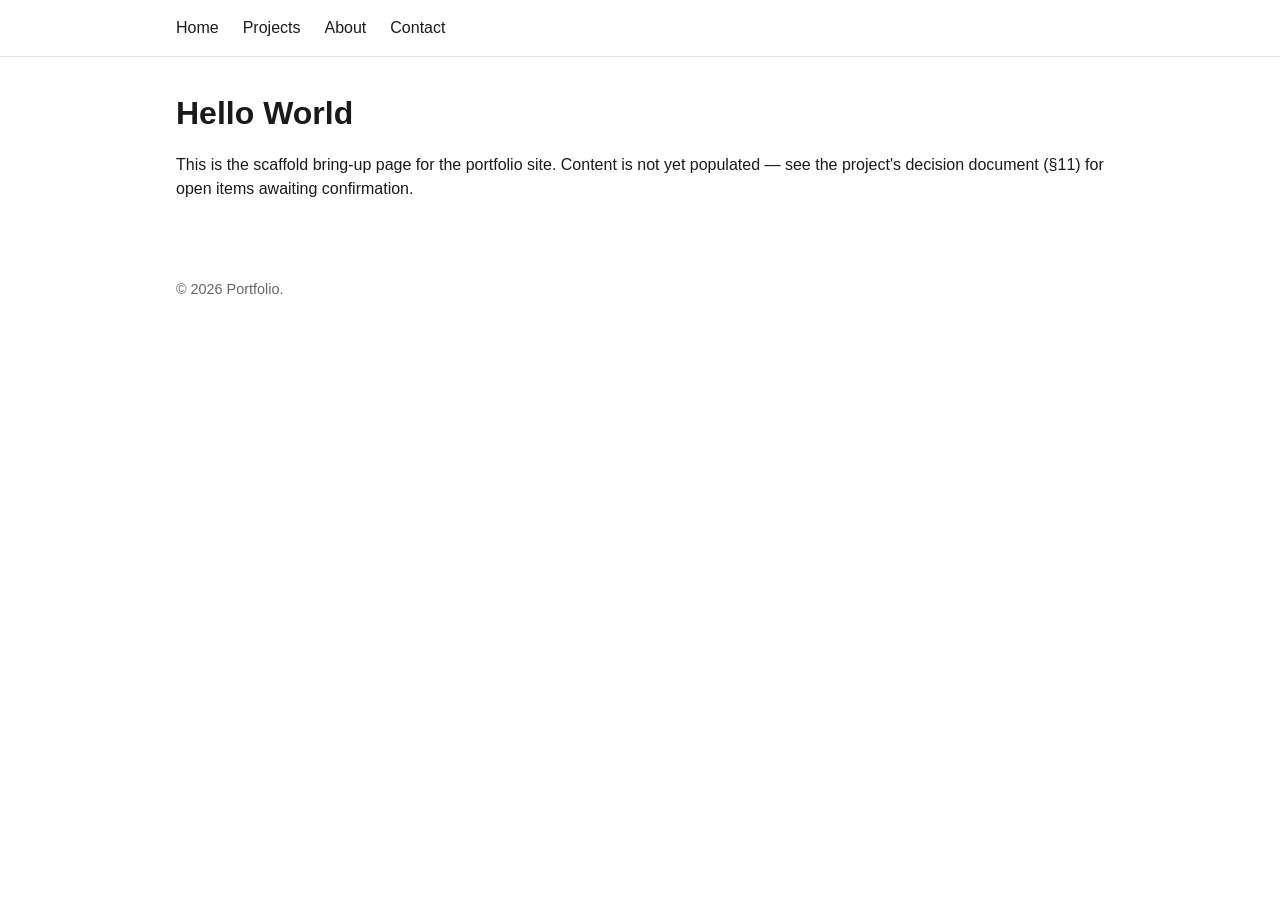
==== index.html @ 41dcf2ad "Initial site entity repo: import accepted scaffold from project trunk Imported from project trunk co" ====
<!DOCTYPE html>
<html lang="en">
<head>
  <meta charset="UTF-8">
  <meta name="viewport" content="width=device-width, initial-scale=1.0">
  <title>Portfolio</title>
  <link rel="stylesheet" href="css/style.css">
</head>
<body>
  <header class="site-header">
    <nav>
      <a href="index.html">Home</a>
      <a href="projects.html">Projects</a>
      <a href="about.html">About</a>
      <a href="contact.html">Contact</a>
    </nav>
  </header>

  <main>
    <h1 class="hello">Hello World</h1>
    <p>This is the scaffold bring-up page for the portfolio site. Content is
      not yet populated — see the project's decision document (§11) for open
      items awaiting confirmation.</p>
  </main>

  <footer class="site-footer">
    <p>&copy; 2026 Portfolio.</p>
  </footer>

  <script src="js/main.js"></script>
</body>
</html>
---- css/style.css ----
/* Portfolio — shared stylesheet (all pages link this one file) */

:root {
  --color-bg: #ffffff;
  --color-text: #1a1a1a;
  --color-accent: #2a5adf;
  --color-border: #e2e2e2;
  --max-width: 960px;
}

* {
  box-sizing: border-box;
}

body {
  margin: 0;
  font-family: -apple-system, BlinkMacSystemFont, "Segoe UI", Helvetica, Arial, sans-serif;
  color: var(--color-text);
  background: var(--color-bg);
  line-height: 1.5;
}

header.site-header {
  border-bottom: 1px solid var(--color-border);
}

header.site-header nav {
  max-width: var(--max-width);
  margin: 0 auto;
  padding: 1rem;
  display: flex;
  gap: 1.5rem;
  align-items: center;
}

header.site-header nav a {
  color: var(--color-text);
  text-decoration: none;
  font-weight: 500;
}

header.site-header nav a:hover,
header.site-header nav a:focus {
  color: var(--color-accent);
  text-decoration: underline;
}

main {
  max-width: var(--max-width);
  margin: 0 auto;
  padding: 2rem 1rem;
}

footer.site-footer {
  max-width: var(--max-width);
  margin: 0 auto;
  padding: 1rem;
  color: #666;
  font-size: 0.9rem;
}

.hello {
  font-size: 2rem;
  margin: 0 0 1rem;
}

#projects-list {
  list-style: none;
  margin: 0;
  padding: 0;
}

#projects-list li {
  border: 1px solid var(--color-border);
  border-radius: 6px;
  padding: 1rem;
  margin-bottom: 1rem;
}

#projects-empty {
  color: #666;
}
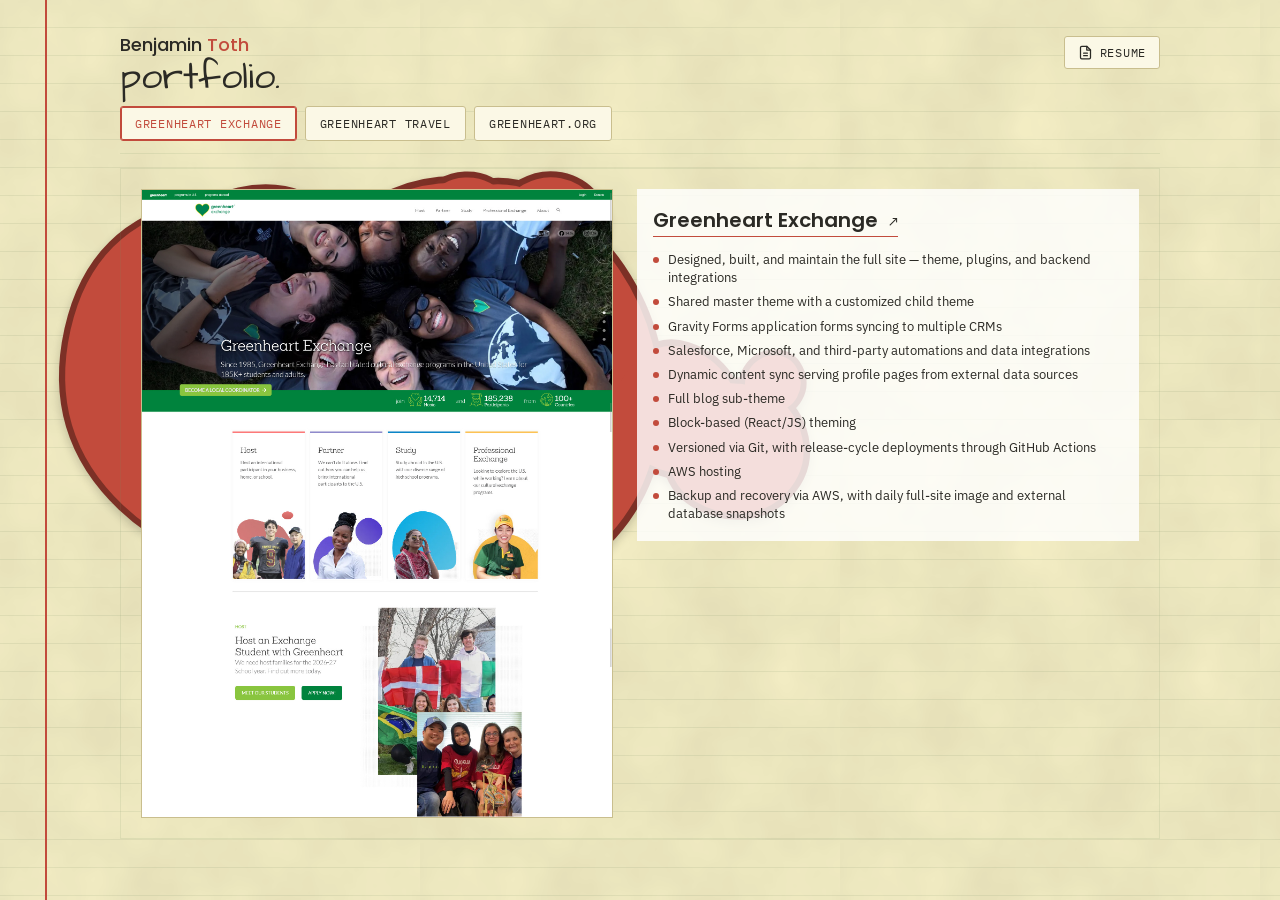
==== commit d21bb055: "Wire up the favicon on both pages Co-Authored-By: Claude Sonnet 5 <noreply@anthropic.com>" ====
--- a/index.html
+++ b/index.html
@@ -3,30 +3,71 @@
 <head>
   <meta charset="UTF-8">
   <meta name="viewport" content="width=device-width, initial-scale=1.0">
-  <title>Portfolio</title>
-  <link rel="stylesheet" href="css/style.css">
+  <title>Benjamin Toth — Portfolio</title>
+  <link rel="icon" type="image/svg+xml" href="favicon.svg">
+  <link rel="preconnect" href="https://fonts.googleapis.com">
+  <link rel="stylesheet" href="https://fonts.googleapis.com/css2?family=Architects+Daughter&family=IBM+Plex+Mono:wght@400;500;600&family=IBM+Plex+Sans:wght@400;500;600;700&family=Poppins:wght@500;600&display=swap">
+  <link rel="stylesheet" href="css/background.css">
+  <link rel="stylesheet" href="css/work.css">
+  <link rel="stylesheet" href="css/resume.css">
 </head>
 <body>
-  <header class="site-header">
-    <nav>
-      <a href="index.html">Home</a>
-      <a href="projects.html">Projects</a>
-      <a href="about.html">About</a>
-      <a href="contact.html">Contact</a>
-    </nav>
-  </header>
+  <canvas id="canvas"></canvas>
+  <div class="margin-rule" aria-hidden="true"></div>
 
-  <main>
-    <h1 class="hello">Hello World</h1>
-    <p>This is the scaffold bring-up page for the portfolio site. Content is
-      not yet populated — see the project's decision document (§11) for open
-      items awaiting confirmation.</p>
-  </main>
+  <div class="wrap">
+    <header class="top">
+      <div>
+        <div class="byline"><span class="first">Benjamin</span> <span class="last">Toth</span></div>
+        <div class="wordmark">portfolio.</div>
+        <div class="work-tabs" id="work-tabs" role="tablist" aria-label="Select a project"></div>
+      </div>
+      <button class="resume-btn" id="resume-btn" type="button" aria-haspopup="dialog">
+        <svg viewBox="0 0 24 24" fill="none" stroke="currentColor" stroke-width="2" stroke-linecap="round" stroke-linejoin="round" aria-hidden="true">
+          <path d="M14 2H6a2 2 0 0 0-2 2v16a2 2 0 0 0 2 2h12a2 2 0 0 0 2-2V8z"/>
+          <polyline points="14 2 14 8 20 8"/>
+          <line x1="9" y1="13" x2="15" y2="13"/>
+          <line x1="9" y1="17" x2="15" y2="17"/>
+        </svg>
+        <span>Resume</span>
+      </button>
+    </header>
 
-  <footer class="site-footer">
-    <p>&copy; 2026 Portfolio.</p>
-  </footer>
+    <div class="work-panel" id="work-panel">
+      <div class="work-image">
+        <a id="work-image-link" target="_blank" rel="noopener">
+          <img alt="">
+        </a>
+        <span class="corner tl" aria-hidden="true"></span>
+        <span class="corner tr" aria-hidden="true"></span>
+        <span class="corner bl" aria-hidden="true"></span>
+        <span class="corner br" aria-hidden="true"></span>
+      </div>
+      <div class="work-details">
+        <a class="work-link" id="work-link" href="#" target="_blank" rel="noopener"></a>
+        <ul class="work-highlights" id="work-highlights"></ul>
+      </div>
+    </div>
+  </div>
 
-  <script src="js/main.js"></script>
+  <div class="modal-overlay" id="resume-modal" hidden>
+    <div class="modal" role="dialog" aria-modal="true" aria-labelledby="resume-modal-title">
+      <div class="modal-header">
+        <h2 id="resume-modal-title">Resume</h2>
+        <button class="modal-x" id="resume-close-x" type="button" aria-label="Close">✕</button>
+      </div>
+      <div class="modal-body">
+        <iframe id="resume-frame" title="Benjamin Toth — Resume"></iframe>
+      </div>
+      <div class="modal-footer">
+        <button class="modal-close-btn" id="resume-close-btn" type="button">Close</button>
+        <a class="modal-download" id="resume-download" href="#">Download ↓</a>
+      </div>
+    </div>
+  </div>
+
+  <script src="js/background.js"></script>
+  <script src="js/work.js"></script>
+  <script src="js/resume.js"></script>
 </body>
 </html>
--- a/css/background.css
+++ b/css/background.css
@@ -0,0 +1,177 @@
+/* Background + blob layer — design-preview only (see design-preview.html).
+   Not yet wired into the accepted pages (index.html etc). */
+
+:root{
+  --paper: #F5EFC5;
+  --surface: #FBF8E6;
+  --rule: rgba(120, 145, 105, 0.13);
+  --rule-major: rgba(120, 145, 105, 0.13);
+  --margin: #C24B3C;
+  --margin-opacity: 1;
+  --ink: #2B2A25;
+  --ink-soft: #6B6A5E;
+  --accent: #C24B3C;
+  --chip-border: #C9BE8E;
+  --focus: #2E86AB;
+
+  --terrain: #2E86AB;
+  --ledger: #C24B3C;
+  --nimbus: #6E4E8C;
+  --notes: #3E7C59;
+
+  /* Single source of truth for "whatever color the blob identity currently
+     is" — the byline's last name, the work tabs, and the bullet dots/link
+     all read this. background.js overwrites it live, every animation frame,
+     with the canvas's own interpolated fill color, so everything stays in
+     sync through the transition, not just at rest. This value is only the
+     initial fallback before that first frame runs. */
+  --identity: var(--terrain);
+
+  --grid-image:
+    repeating-linear-gradient(to bottom, transparent 0 27px, var(--rule) 27px 28px);
+  --texture-image: url("data:image/svg+xml,%3Csvg xmlns='http://www.w3.org/2000/svg' width='420' height='420'%3E%3Cfilter id='n'%3E%3CfeTurbulence type='fractalNoise' baseFrequency='0.012' numOctaves='4' stitchTiles='stitch' result='t'/%3E%3CfeColorMatrix in='t' type='matrix' values='0 0 0 0 0 0 0 0 0 0 0 0 0 0 0 0 0 0 0.08 0'/%3E%3C/filter%3E%3Crect width='100%25' height='100%25' filter='url(%23n)'/%3E%3C/svg%3E");
+
+  --font-display: 'Architects Daughter', cursive;
+  --font-mono: 'IBM Plex Mono', ui-monospace, 'SFMono-Regular', Menlo, monospace;
+  --font-body: 'IBM Plex Sans', system-ui, sans-serif;
+  --font-name: 'Poppins', Helvetica, Arial, sans-serif;
+}
+
+@media (prefers-color-scheme: dark){
+  :root:not([data-theme="light"]){
+    --paper: #F4F8FB;
+    --surface: #FFFFFF;
+    --rule: rgba(46, 109, 164, 0.05);
+    --rule-major: rgba(46, 109, 164, 0.09);
+    --margin-opacity: 0;
+    --ink: #1C2B3A;
+    --ink-soft: #5A7086;
+    --accent: #C24B3C;
+    --chip-border: rgba(46, 109, 164, 0.22);
+    --focus: #2E6DA4;
+
+    --terrain: #1F5C99;
+    --ledger: #C24B3C;
+    --nimbus: #6E4E8C;
+    --notes: #2F7A55;
+
+    --grid-image:
+      repeating-linear-gradient(to right, var(--rule) 0 1px, transparent 1px 24px),
+      repeating-linear-gradient(to bottom, var(--rule) 0 1px, transparent 1px 24px),
+      repeating-linear-gradient(to right, var(--rule-major) 0 1px, transparent 1px 120px),
+      repeating-linear-gradient(to bottom, var(--rule-major) 0 1px, transparent 1px 120px);
+  }
+}
+
+:root[data-theme="dark"]{
+  --paper: #F4F8FB;
+  --surface: #FFFFFF;
+  --rule: rgba(46, 109, 164, 0.05);
+  --rule-major: rgba(46, 109, 164, 0.09);
+  --margin-opacity: 0;
+  --ink: #1C2B3A;
+  --ink-soft: #5A7086;
+  --accent: #C24B3C;
+  --chip-border: rgba(46, 109, 164, 0.22);
+  --focus: #2E6DA4;
+
+  --terrain: #1F5C99;
+  --ledger: #C24B3C;
+  --nimbus: #6E4E8C;
+  --notes: #2F7A55;
+
+  --grid-image:
+    repeating-linear-gradient(to right, var(--rule) 0 1px, transparent 1px 24px),
+    repeating-linear-gradient(to bottom, var(--rule) 0 1px, transparent 1px 24px),
+    repeating-linear-gradient(to right, var(--rule-major) 0 1px, transparent 1px 120px),
+    repeating-linear-gradient(to bottom, var(--rule-major) 0 1px, transparent 1px 120px);
+}
+
+*{ box-sizing: border-box; }
+html{ min-height: 100%; overflow: hidden; }
+body{
+  margin: 0;
+  min-height: 100vh;
+  position: relative;
+  overflow: hidden;
+  background-color: var(--paper);
+  background-image: var(--texture-image), var(--grid-image);
+  background-blend-mode: multiply, normal;
+  color: var(--ink);
+  font-family: var(--font-body);
+  padding: clamp(16px, 3vw, 36px);
+  display: flex;
+  flex-direction: column;
+  gap: 16px;
+}
+
+/* Desktop: overflow at the bottom is simply clipped, no scrollbar. Below
+   ~576px the mobile stacked layout (see work.css) can genuinely run taller
+   than the viewport, so scrolling comes back. */
+@media (max-width: 576px){
+  html, body{ overflow-y: auto; overflow-x: hidden; }
+}
+
+a{ color: inherit; }
+
+.wrap{
+  position: relative;
+  z-index: 1;
+  max-width: 1040px;
+  margin: 0 auto;
+  width: 100%;
+  display: flex;
+  flex-direction: column;
+  gap: 14px;
+}
+
+header.top{
+  display: flex;
+  align-items: baseline;
+  justify-content: space-between;
+  flex-wrap: wrap;
+  gap: 10px 24px;
+  padding-bottom: 12px;
+  border-bottom: 1.5px solid var(--rule-major);
+}
+
+.byline{
+  font-family: var(--font-name);
+  font-weight: 500;
+  font-size: clamp(15px, 1.7vw, 18px);
+  line-height: 1;
+  margin-bottom: 4px;
+}
+.byline .first{ color: var(--ink); }
+.byline .last{ color: var(--identity); }
+
+.wordmark{
+  font-family: var(--font-display);
+  font-size: clamp(28px, 4vw, 38px);
+  line-height: 1;
+  color: var(--ink);
+}
+
+/* Full-viewport ambient layer. Fixed + pointer-events:none so it never
+   captures clicks and never affects document flow/height — content simply
+   sits on top of it. */
+#canvas{
+  position: fixed;
+  inset: 0;
+  width: 100vw;
+  height: 100vh;
+  pointer-events: none;
+  z-index: 0;
+}
+
+.margin-rule{
+  position: fixed;
+  top: 0; bottom: 0;
+  left: clamp(22px, 3.5vw, 46px);
+  width: 2px;
+  background: var(--margin);
+  opacity: var(--margin-opacity);
+  pointer-events: none;
+  z-index: 0;
+}
+
--- a/css/work.css
+++ b/css/work.css
@@ -0,0 +1,146 @@
+/* Work tabs + panel — design-preview only, same page as background.css. */
+
+.work-tabs{
+  display: flex;
+  flex-wrap: wrap;
+  gap: 8px;
+  margin-top: 10px;
+}
+
+.work-tab{
+  font-family: var(--font-mono);
+  font-size: 12px;
+  letter-spacing: 0.06em;
+  text-transform: uppercase;
+  color: var(--ink);
+  background: var(--surface);
+  border: 1.5px solid var(--chip-border);
+  border-radius: 3px;
+  padding: 9px 14px;
+  cursor: pointer;
+  transition: border-color 150ms ease, transform 150ms ease;
+}
+.work-tab:hover{ transform: translateY(-1px); }
+.work-tab:focus-visible{ outline: 2.5px solid var(--focus); outline-offset: 2px; }
+.work-tab[aria-pressed="true"]{
+  border-color: var(--identity);
+  box-shadow: inset 0 0 0 1px var(--identity);
+  color: var(--identity);
+}
+
+.work-panel{
+  position: relative;
+  z-index: 1;
+  display: flex;
+  align-items: flex-start;
+  gap: 24px;
+  border: 1.5px solid var(--rule-major);
+  background: transparent;
+  padding: 20px;
+}
+.work-panel.reversed{ flex-direction: row-reverse; }
+.work-panel .work-image{ flex: 1 1 0; min-width: 0; }
+.work-panel .work-details{ flex: 1 1 0; min-width: 0; }
+@media (max-width: 576px){
+  .work-panel{ flex-direction: column !important; }
+}
+
+/* Tab switch: both boxes stay fully visible and swap content in place; the
+   FLIP slide (transform) runs whenever JS clears the instant-snap it
+   applies right after the layout change — see work.js's flip(). */
+.work-image,
+.work-details{
+  transition: transform 460ms cubic-bezier(0.22, 1, 0.36, 1);
+}
+@media (prefers-reduced-motion: reduce){
+  .work-image,
+  .work-details{ transition: none; }
+}
+
+.work-image{
+  position: relative;
+  aspect-ratio: 3 / 4;
+  border: 1.5px solid var(--chip-border);
+  overflow: hidden;
+}
+.work-image a{
+  position: absolute;
+  inset: 0;
+  display: block;
+}
+.work-image a:focus-visible{ outline: 2.5px solid var(--focus); outline-offset: -3px; }
+.work-image img{
+  width: 100%;
+  height: 100%;
+  object-fit: cover;
+  object-position: top center;
+  display: block;
+}
+.work-image .corner{
+  position: absolute;
+  width: 10px;
+  height: 10px;
+  border: 1.5px solid var(--surface);
+  opacity: 0.85;
+  z-index: 1;
+}
+.work-image .corner.tl{ top: -1.5px; left: -1.5px; border-right: none; border-bottom: none; }
+.work-image .corner.tr{ top: -1.5px; right: -1.5px; border-left: none; border-bottom: none; }
+.work-image .corner.bl{ bottom: -1.5px; left: -1.5px; border-right: none; border-top: none; }
+.work-image .corner.br{ bottom: -1.5px; right: -1.5px; border-left: none; border-top: none; }
+
+.work-details{
+  display: flex;
+  flex-direction: column;
+  gap: 12px;
+  min-width: 0;
+  background: rgba(255, 255, 255, 0.82);
+  padding: 16px;
+}
+
+.work-link{
+  align-self: flex-start;
+  font-family: var(--font-name);
+  font-weight: 600;
+  font-size: clamp(17px, 2vw, 20px);
+  color: var(--ink);
+  text-decoration: none;
+  border-bottom: 1.5px solid var(--identity);
+  padding-bottom: 1px;
+}
+.work-link:hover,
+.work-link:focus-visible{ color: var(--identity); }
+.work-link:focus-visible{ outline: 2.5px solid var(--focus); outline-offset: 3px; }
+.work-link .arrow{ font-family: var(--font-mono); font-weight: 400; font-size: 0.75em; margin-left: 2px; }
+
+.work-highlights{
+  list-style: none;
+  margin: 0;
+  padding: 2px 4px 2px 0;
+  display: flex;
+  flex-direction: column;
+  gap: 6px;
+  font-family: var(--font-body);
+  font-size: 13px;
+  line-height: 1.4;
+  color: var(--ink);
+  /* Real bullet count varies a lot per site (7-10). The page itself never
+     scrolls on desktop (see background.css), so an unusually long list
+     scrolls in its own box instead of overflowing past the viewport. */
+  max-height: min(44vh, 380px);
+  overflow-y: auto;
+}
+.work-highlights li{
+  display: flex;
+  gap: 9px;
+  align-items: baseline;
+}
+.work-highlights li::before{
+  content: "";
+  flex: none;
+  width: 6px;
+  height: 6px;
+  border-radius: 50%;
+  background: var(--identity);
+  transform: translateY(-1px);
+}
--- a/css/resume.css
+++ b/css/resume.css
@@ -0,0 +1,124 @@
+/* Resume button + modal — design-preview only, same page as background.css. */
+
+.resume-btn{
+  align-self: flex-start;
+  display: inline-flex;
+  align-items: center;
+  gap: 7px;
+  font-family: var(--font-mono);
+  font-size: 12px;
+  letter-spacing: 0.06em;
+  text-transform: uppercase;
+  color: var(--ink);
+  background: var(--surface);
+  border: 1.5px solid var(--chip-border);
+  border-radius: 3px;
+  padding: 8px 13px;
+  cursor: pointer;
+  transition: border-color 150ms ease, transform 150ms ease;
+}
+.resume-btn:hover{ transform: translateY(-1px); border-color: var(--identity); }
+.resume-btn:focus-visible{ outline: 2.5px solid var(--focus); outline-offset: 2px; }
+.resume-btn svg{ width: 15px; height: 15px; flex: none; }
+
+.modal-overlay{
+  position: fixed;
+  inset: 0;
+  z-index: 10;
+  background: rgba(20, 18, 15, 0.45);
+  display: flex;
+  align-items: center;
+  justify-content: center;
+  padding: 24px;
+}
+.modal-overlay[hidden]{ display: none; }
+
+.modal{
+  width: min(92vw, 680px);
+  max-height: min(88vh, 840px);
+  display: flex;
+  flex-direction: column;
+  background: var(--surface);
+  border: 1.5px solid var(--rule-major);
+  box-shadow: 0 12px 32px rgba(0,0,0,0.28);
+}
+
+.modal-header{
+  display: flex;
+  align-items: center;
+  justify-content: space-between;
+  gap: 16px;
+  padding: 14px 18px;
+  border-bottom: 1.5px solid var(--rule-major);
+}
+.modal-header h2{
+  font-family: var(--font-display);
+  font-size: 22px;
+  font-weight: normal;
+  margin: 0;
+  color: var(--ink);
+}
+.modal-x{
+  font-family: var(--font-mono);
+  font-size: 18px;
+  line-height: 1;
+  color: var(--ink-soft);
+  background: none;
+  border: none;
+  cursor: pointer;
+  padding: 4px;
+}
+.modal-x:hover{ color: var(--ink); }
+.modal-x:focus-visible{ outline: 2.5px solid var(--focus); outline-offset: 2px; }
+
+.modal-body{
+  flex: 1 1 auto;
+  min-height: 0;
+  background: #e9e9e9;
+}
+.modal-body iframe{
+  display: block;
+  width: 100%;
+  height: min(70vh, 640px);
+  border: none;
+}
+
+.modal-footer{
+  display: flex;
+  align-items: center;
+  justify-content: flex-end;
+  gap: 10px;
+  padding: 14px 18px;
+  border-top: 1.5px solid var(--rule-major);
+}
+
+.modal-download,
+.modal-close-btn{
+  font-family: var(--font-mono);
+  font-size: 12px;
+  letter-spacing: 0.06em;
+  text-transform: uppercase;
+  padding: 9px 16px;
+  border-radius: 3px;
+  cursor: pointer;
+  text-decoration: none;
+}
+.modal-download{
+  color: #fff;
+  background: var(--identity);
+  border: 1.5px solid var(--identity);
+}
+.modal-download:hover{ opacity: 0.9; }
+.modal-download:focus-visible,
+.modal-close-btn:focus-visible{ outline: 2.5px solid var(--focus); outline-offset: 2px; }
+.modal-close-btn{
+  color: var(--ink);
+  background: var(--surface);
+  border: 1.5px solid var(--chip-border);
+}
+.modal-close-btn:hover{ border-color: var(--ink-soft); }
+
+@media (max-width: 576px){
+  .modal{ max-height: 92vh; }
+  .modal-body iframe{ height: min(60vh, 520px); }
+}
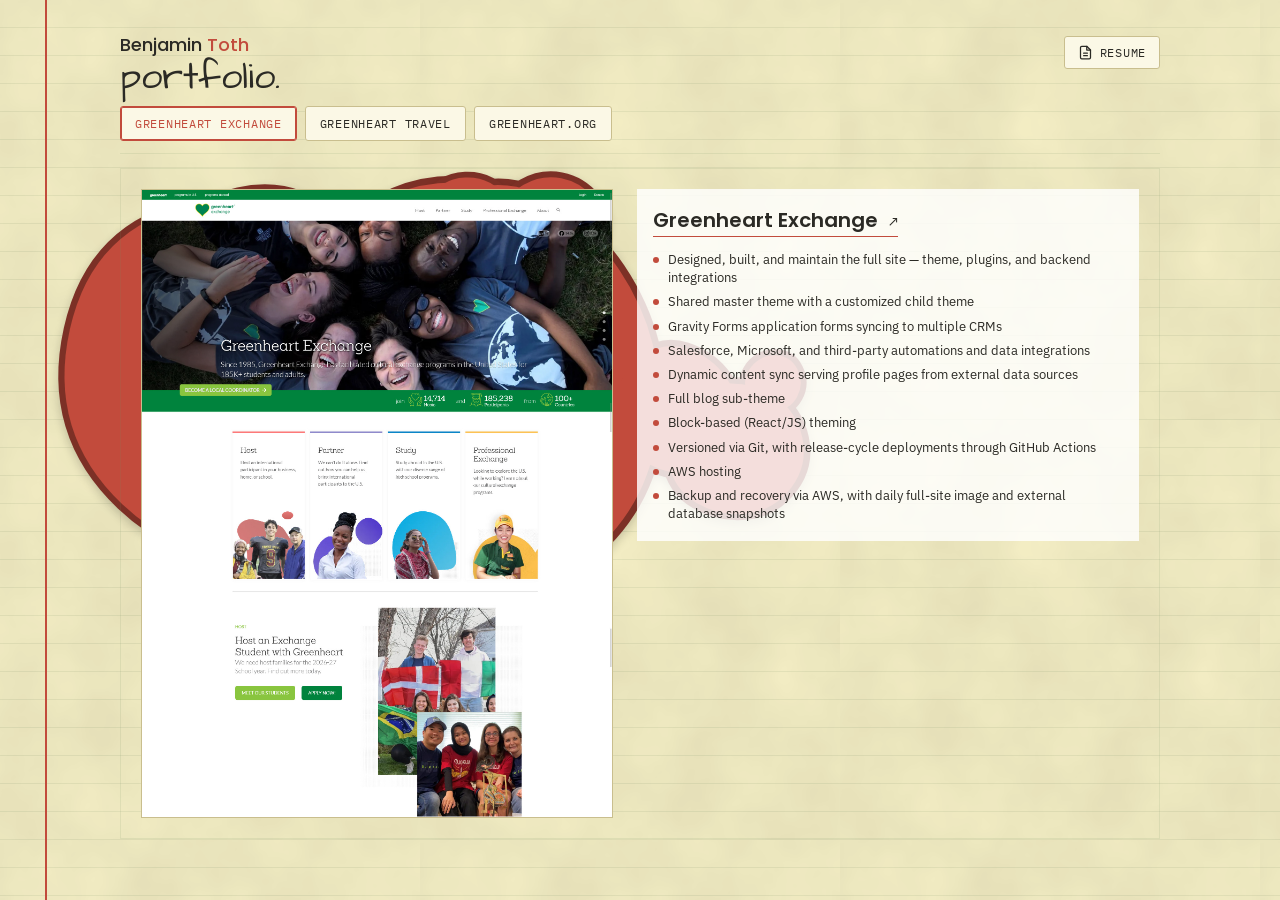
==== commit 5543c2ce: "Normalize line endings to LF across environments Add .gitattributes to force LF line endings for tex" ====
--- a/index.html
+++ b/index.html
@@ -4,7 +4,6 @@
   <meta charset="UTF-8">
   <meta name="viewport" content="width=device-width, initial-scale=1.0">
   <title>Benjamin Toth — Portfolio</title>
-  <link rel="icon" type="image/svg+xml" href="favicon.svg">
   <link rel="preconnect" href="https://fonts.googleapis.com">
   <link rel="stylesheet" href="https://fonts.googleapis.com/css2?family=Architects+Daughter&family=IBM+Plex+Mono:wght@400;500;600&family=IBM+Plex+Sans:wght@400;500;600;700&family=Poppins:wght@500;600&display=swap">
   <link rel="stylesheet" href="css/background.css">
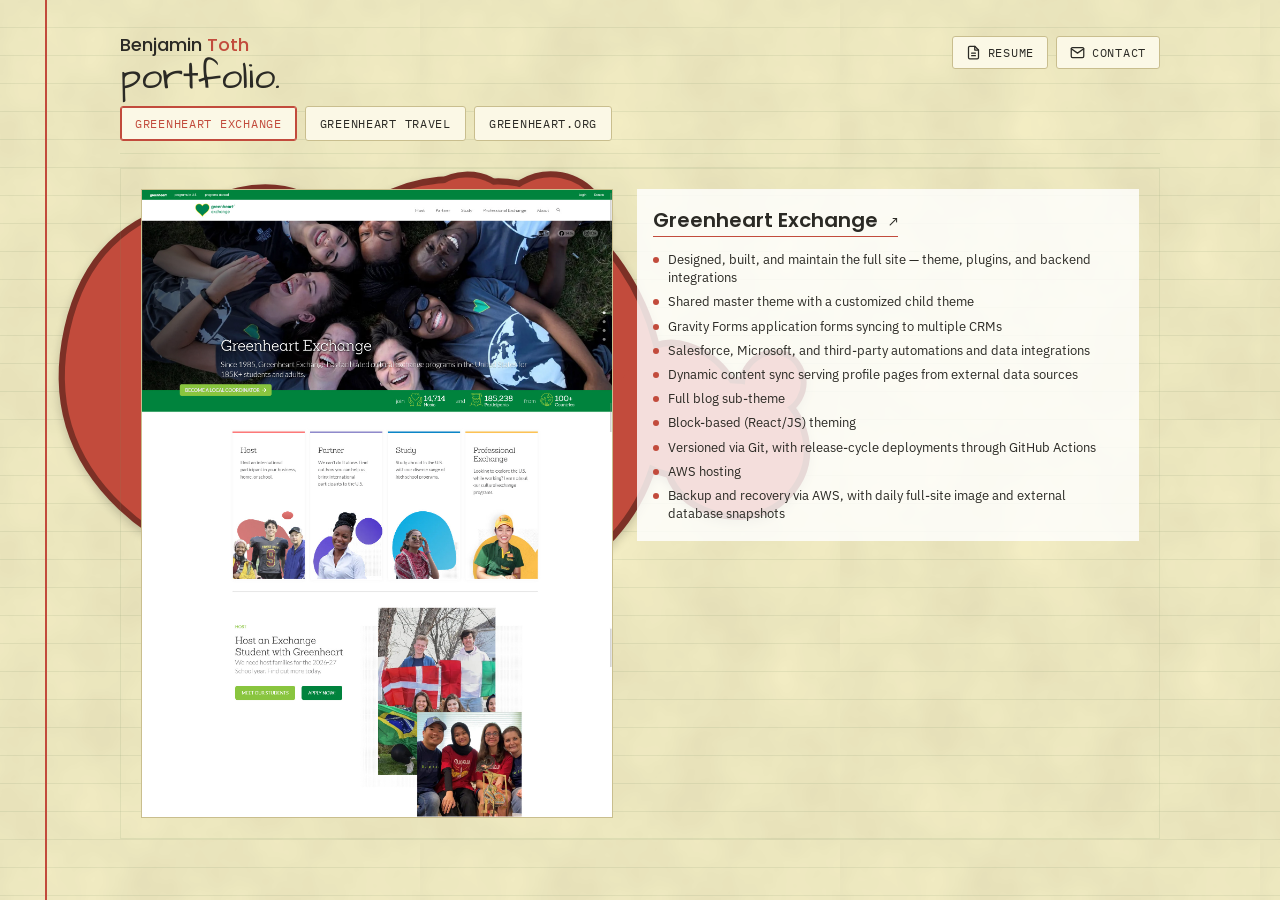
==== commit c100122d: "Add Contact button + modal with Formspree form Header gets a Contact button next to Resume (both now" ====
--- a/index.html
+++ b/index.html
@@ -4,11 +4,13 @@
   <meta charset="UTF-8">
   <meta name="viewport" content="width=device-width, initial-scale=1.0">
   <title>Benjamin Toth — Portfolio</title>
+  <link rel="icon" type="image/svg+xml" href="favicon.svg">
   <link rel="preconnect" href="https://fonts.googleapis.com">
   <link rel="stylesheet" href="https://fonts.googleapis.com/css2?family=Architects+Daughter&family=IBM+Plex+Mono:wght@400;500;600&family=IBM+Plex+Sans:wght@400;500;600;700&family=Poppins:wght@500;600&display=swap">
   <link rel="stylesheet" href="css/background.css">
   <link rel="stylesheet" href="css/work.css">
   <link rel="stylesheet" href="css/resume.css">
+  <link rel="stylesheet" href="css/contact.css">
 </head>
 <body>
   <canvas id="canvas"></canvas>
@@ -21,15 +23,24 @@
         <div class="wordmark">portfolio.</div>
         <div class="work-tabs" id="work-tabs" role="tablist" aria-label="Select a project"></div>
       </div>
-      <button class="resume-btn" id="resume-btn" type="button" aria-haspopup="dialog">
-        <svg viewBox="0 0 24 24" fill="none" stroke="currentColor" stroke-width="2" stroke-linecap="round" stroke-linejoin="round" aria-hidden="true">
-          <path d="M14 2H6a2 2 0 0 0-2 2v16a2 2 0 0 0 2 2h12a2 2 0 0 0 2-2V8z"/>
-          <polyline points="14 2 14 8 20 8"/>
-          <line x1="9" y1="13" x2="15" y2="13"/>
-          <line x1="9" y1="17" x2="15" y2="17"/>
-        </svg>
-        <span>Resume</span>
-      </button>
+      <div class="header-actions">
+        <button class="resume-btn" id="resume-btn" type="button" aria-haspopup="dialog">
+          <svg viewBox="0 0 24 24" fill="none" stroke="currentColor" stroke-width="2" stroke-linecap="round" stroke-linejoin="round" aria-hidden="true">
+            <path d="M14 2H6a2 2 0 0 0-2 2v16a2 2 0 0 0 2 2h12a2 2 0 0 0 2-2V8z"/>
+            <polyline points="14 2 14 8 20 8"/>
+            <line x1="9" y1="13" x2="15" y2="13"/>
+            <line x1="9" y1="17" x2="15" y2="17"/>
+          </svg>
+          <span>Resume</span>
+        </button>
+        <button class="contact-btn" id="contact-btn" type="button" aria-haspopup="dialog">
+          <svg viewBox="0 0 24 24" fill="none" stroke="currentColor" stroke-width="2" stroke-linecap="round" stroke-linejoin="round" aria-hidden="true">
+            <rect x="2" y="4" width="20" height="16" rx="2"/>
+            <path d="m22 6-10 7L2 6"/>
+          </svg>
+          <span>Contact</span>
+        </button>
+      </div>
     </header>
 
     <div class="work-panel" id="work-panel">
@@ -65,8 +76,35 @@
     </div>
   </div>
 
+  <div class="modal-overlay" id="contact-modal" hidden>
+    <div class="modal" role="dialog" aria-modal="true" aria-labelledby="contact-modal-title">
+      <div class="modal-header">
+        <h2 id="contact-modal-title">Contact</h2>
+        <button class="modal-x" id="contact-close-x" type="button" aria-label="Close">✕</button>
+      </div>
+      <div class="modal-body">
+        <form class="contact-form" id="contact-form" action="https://formspree.io/f/xnpnqlkp" method="POST">
+          <label class="contact-field">
+            <span class="label-text">Your email</span>
+            <input type="email" name="email" required>
+          </label>
+          <label class="contact-field">
+            <span class="label-text">What can I help you with?</span>
+            <textarea name="message" required></textarea>
+          </label>
+          <button class="contact-submit" id="contact-submit" type="submit">Send</button>
+          <p class="contact-status" id="contact-status" role="status" aria-live="polite"></p>
+        </form>
+      </div>
+      <div class="modal-footer">
+        <button class="modal-close-btn" id="contact-close-btn" type="button">Close</button>
+      </div>
+    </div>
+  </div>
+
   <script src="js/background.js"></script>
   <script src="js/work.js"></script>
   <script src="js/resume.js"></script>
+  <script src="js/contact.js"></script>
 </body>
 </html>
--- a/css/resume.css
+++ b/css/resume.css
@@ -1,7 +1,15 @@
-/* Resume button + modal — design-preview only, same page as background.css. */
+/* Header action buttons (Resume, Contact) + shared modal chrome — same page
+   as background.css. Modal styling here is generic (header/body/footer);
+   contact-form-specific field styles live in contact.css. */
 
-.resume-btn{
+.header-actions{
   align-self: flex-start;
+  display: flex;
+  gap: 8px;
+}
+
+.resume-btn,
+.contact-btn{
   display: inline-flex;
   align-items: center;
   gap: 7px;
@@ -17,9 +25,12 @@
   cursor: pointer;
   transition: border-color 150ms ease, transform 150ms ease;
 }
-.resume-btn:hover{ transform: translateY(-1px); border-color: var(--identity); }
-.resume-btn:focus-visible{ outline: 2.5px solid var(--focus); outline-offset: 2px; }
-.resume-btn svg{ width: 15px; height: 15px; flex: none; }
+.resume-btn:hover,
+.contact-btn:hover{ transform: translateY(-1px); border-color: var(--identity); }
+.resume-btn:focus-visible,
+.contact-btn:focus-visible{ outline: 2.5px solid var(--focus); outline-offset: 2px; }
+.resume-btn svg,
+.contact-btn svg{ width: 15px; height: 15px; flex: none; }
 
 .modal-overlay{
   position: fixed;
@@ -74,8 +85,11 @@
 .modal-body{
   flex: 1 1 auto;
   min-height: 0;
-  background: #e9e9e9;
+  overflow-y: auto;
 }
+/* The PDF iframe needs a neutral backdrop behind it; the contact form (see
+   contact.css) sits directly on the modal's own surface instead. */
+#resume-modal .modal-body{ background: #e9e9e9; }
 .modal-body iframe{
   display: block;
   width: 100%;
--- a/css/contact.css
+++ b/css/contact.css
@@ -0,0 +1,70 @@
+/* Contact form fields — sits inside the shared modal chrome (resume.css). */
+
+.contact-form{
+  display: flex;
+  flex-direction: column;
+  gap: 16px;
+  padding: 20px;
+}
+
+.contact-field{
+  display: flex;
+  flex-direction: column;
+  gap: 6px;
+}
+
+.contact-field .label-text{
+  font-family: var(--font-mono);
+  font-size: 11px;
+  letter-spacing: 0.08em;
+  text-transform: uppercase;
+  color: var(--ink-soft);
+}
+
+.contact-field input,
+.contact-field textarea{
+  font-family: var(--font-body);
+  font-size: 14.5px;
+  color: var(--ink);
+  background: var(--paper);
+  border: 1.5px solid var(--chip-border);
+  border-radius: 3px;
+  padding: 10px 12px;
+}
+.contact-field input:focus-visible,
+.contact-field textarea:focus-visible{
+  outline: 2.5px solid var(--focus);
+  outline-offset: 1px;
+  border-color: var(--identity);
+}
+
+.contact-field textarea{
+  resize: vertical;
+  min-height: 110px;
+  line-height: 1.5;
+}
+
+.contact-submit{
+  align-self: flex-start;
+  font-family: var(--font-mono);
+  font-size: 12px;
+  letter-spacing: 0.06em;
+  text-transform: uppercase;
+  padding: 10px 20px;
+  border-radius: 3px;
+  cursor: pointer;
+  color: #fff;
+  background: var(--identity);
+  border: 1.5px solid var(--identity);
+}
+.contact-submit:hover{ opacity: 0.9; }
+.contact-submit:focus-visible{ outline: 2.5px solid var(--focus); outline-offset: 2px; }
+.contact-submit:disabled{ opacity: 0.6; cursor: default; }
+
+.contact-status{
+  font-family: var(--font-mono);
+  font-size: 12.5px;
+  letter-spacing: 0.02em;
+}
+.contact-status[data-state="success"]{ color: #2F7A55; }
+.contact-status[data-state="error"]{ color: #C24B3C; }
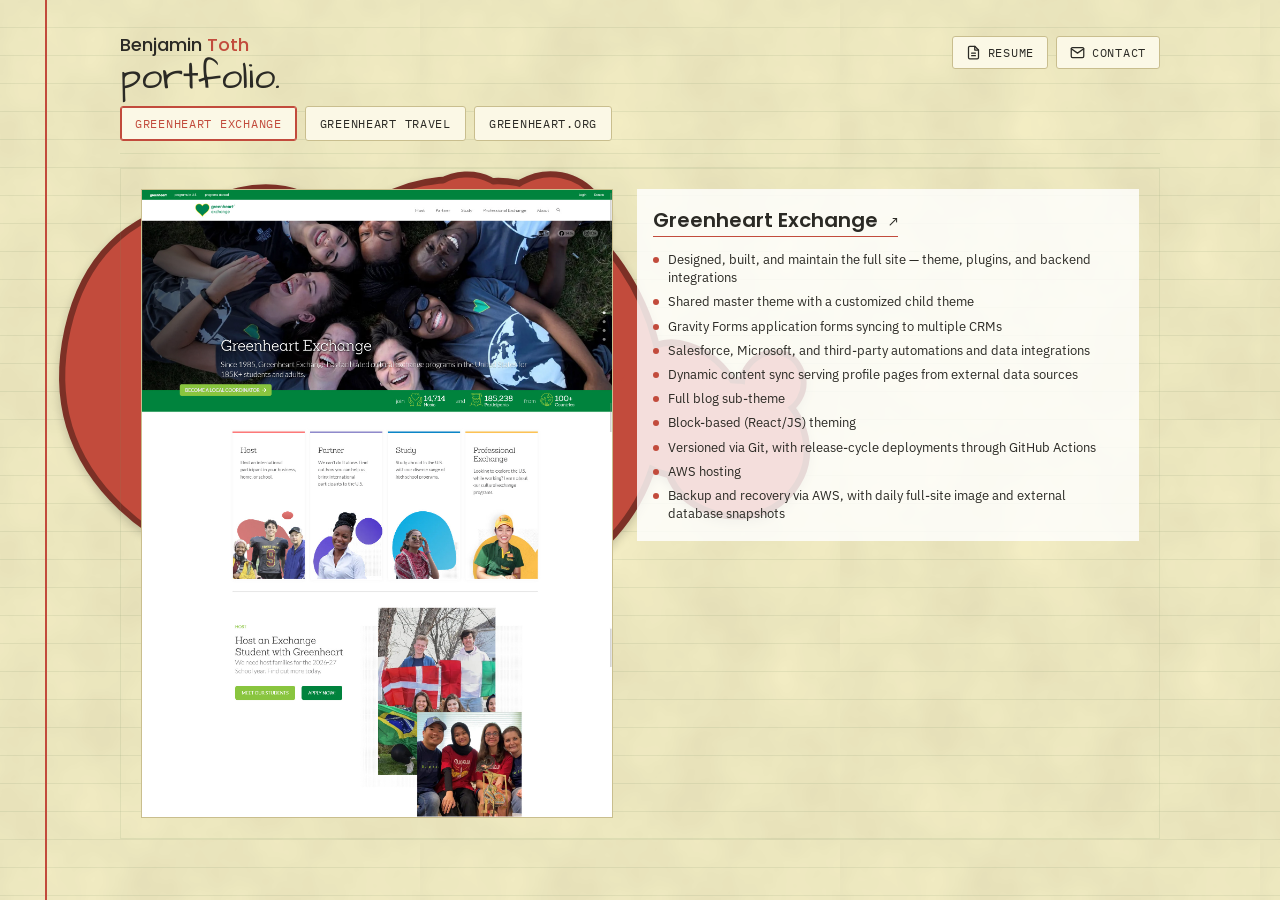
==== commit c31b0782: "Add Cloudflare Turnstile to the contact form Script include in <head> plus the widget div (implicit " ====
--- a/index.html
+++ b/index.html
@@ -11,6 +11,7 @@
   <link rel="stylesheet" href="css/work.css">
   <link rel="stylesheet" href="css/resume.css">
   <link rel="stylesheet" href="css/contact.css">
+  <script src="https://challenges.cloudflare.com/turnstile/v0/api.js" async defer></script>
 </head>
 <body>
   <canvas id="canvas"></canvas>
@@ -92,6 +93,7 @@
             <span class="label-text">What can I help you with?</span>
             <textarea name="message" required></textarea>
           </label>
+          <div class="cf-turnstile" data-sitekey="0x4AAAAAAE6yRIklu6xkH_JL"></div>
           <button class="contact-submit" id="contact-submit" type="submit">Send</button>
           <p class="contact-status" id="contact-status" role="status" aria-live="polite"></p>
         </form>
--- a/css/background.css
+++ b/css/background.css
@@ -134,6 +134,13 @@
   padding-bottom: 12px;
   border-bottom: 1.5px solid var(--rule-major);
 }
+@media (max-width: 576px){
+  header.top{
+    flex-direction: column-reverse;
+    align-items: flex-start;
+    gap: 14px;
+  }
+}
 
 .byline{
   font-family: var(--font-name);
